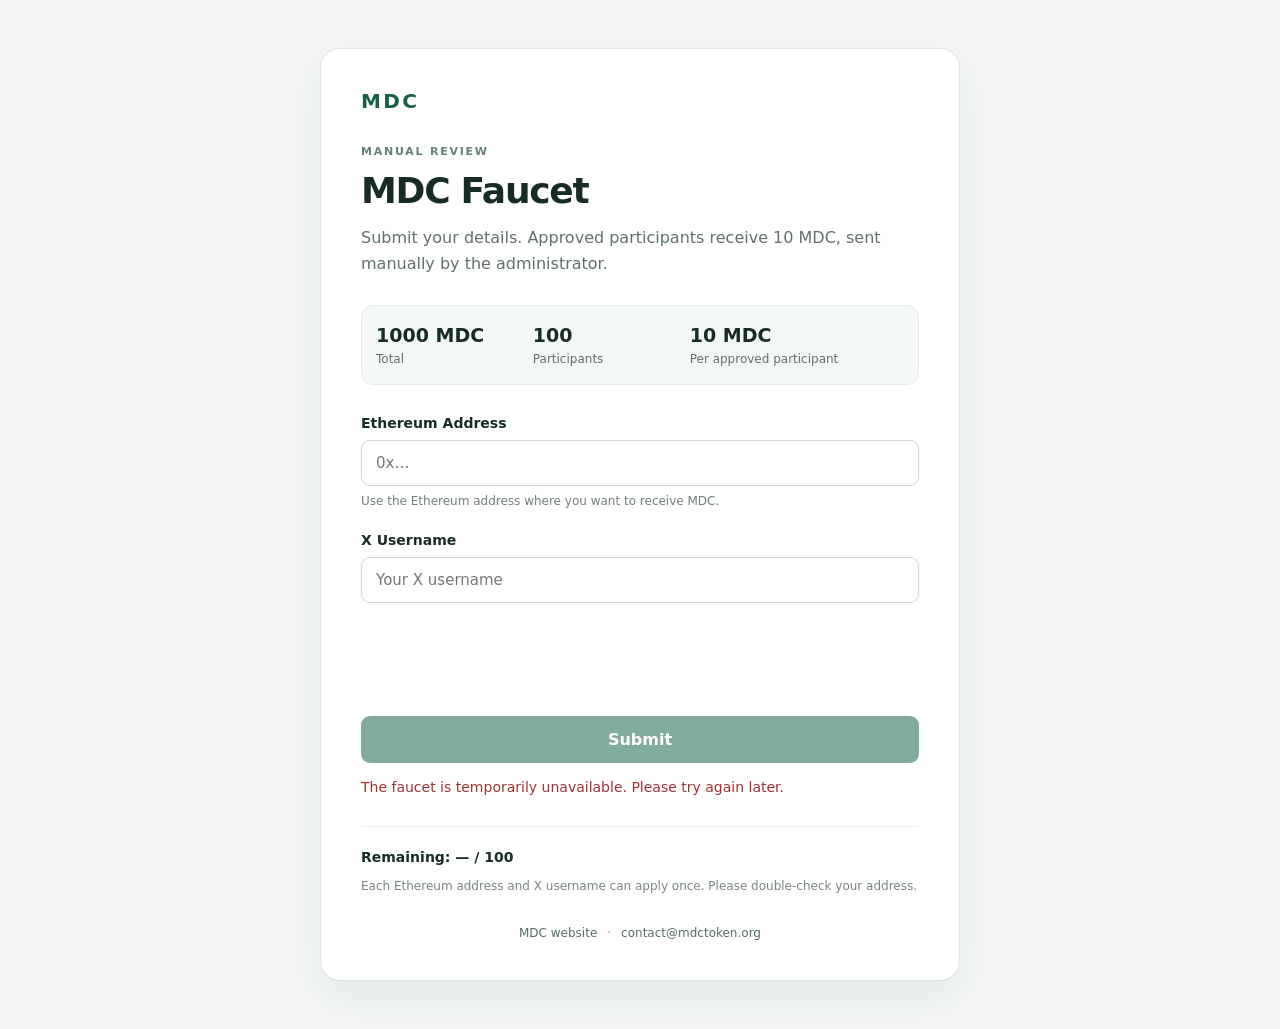
==== faucet.html @ 5456ad63 "Add CLOSED manual MDC Faucet page" ====
<!doctype html>
<html lang="en">
<head>
  <meta charset="utf-8">
  <meta name="viewport" content="width=device-width, initial-scale=1">
  <meta name="referrer" content="no-referrer">
  <title>MDC Faucet</title>
  <meta name="description" content="Submit your Ethereum address and X username for manual review. 10 MDC per approved participant.">
  <link rel="stylesheet" href="./faucet.css">
  <script src="./faucet.mjs" type="module"></script>
  <script src="https://challenges.cloudflare.com/turnstile/v0/api.js?render=explicit" defer></script>
</head>
<body>
  <main class="card">
    <div class="brand">MDC</div>
    <p class="eyebrow">MANUAL REVIEW</p>
    <h1>MDC Faucet</h1>
    <p class="intro">Submit your details. Approved participants receive 10 MDC, sent manually by the administrator.</p>
    <div class="facts" aria-label="Faucet allocation">
      <div><strong>1000 MDC</strong><span>Total</span></div>
      <div><strong>100</strong><span>Participants</span></div>
      <div><strong>10 MDC</strong><span>Per approved participant</span></div>
    </div>
    <form id="application-form" novalidate>
      <label for="wallet">Ethereum Address</label>
      <input id="wallet" name="walletAddress" type="text" placeholder="0x…" autocomplete="off" autocapitalize="off" spellcheck="false" maxlength="44" required aria-describedby="wallet-help">
      <small id="wallet-help">Use the Ethereum address where you want to receive MDC.</small>
      <label for="username">X Username</label>
      <input id="username" name="xUsername" type="text" placeholder="Your X username" autocomplete="off" autocapitalize="off" spellcheck="false" maxlength="32" required>
      <div id="captcha" class="captcha" aria-label="Human verification"></div>
      <button id="submit" type="submit" disabled>Submit</button>
      <p id="message" role="status" aria-live="polite">Loading…</p>
    </form>
    <p class="remaining" id="remaining">Remaining: — / 100</p>
    <p class="note">Each Ethereum address and X username can apply once. Please double-check your address.</p>
    <footer><a href="https://mdctoken.org/">MDC website</a><span>·</span><a href="mailto:contact@mdctoken.org">contact@mdctoken.org</a></footer>
  </main>
</body>
</html>
---- faucet.css ----
:root{color-scheme:light;font-family:Inter,ui-sans-serif,system-ui,-apple-system,BlinkMacSystemFont,"Segoe UI",sans-serif;color:#172c27;background:#f3f6f4;font-synthesis:none}
*{box-sizing:border-box}body{margin:0;padding:48px 20px;min-height:100vh;display:grid;place-items:center}.card{width:100%;max-width:640px;padding:40px;background:#fff;border:1px solid #dce5df;border-radius:20px;box-shadow:0 16px 48px #153b2210}.brand{font-weight:800;font-size:20px;letter-spacing:.12em;color:#166043;margin-bottom:32px}.eyebrow{font-size:11px;letter-spacing:.16em;font-weight:700;color:#648174;margin:0 0 12px}h1{font-size:36px;letter-spacing:-.035em;line-height:1.15;margin:0 0 14px}.intro{color:#607169;line-height:1.6;margin:0 0 28px}.facts{display:grid;grid-template-columns:1fr 1fr 1.5fr;background:#f4f8f5;border:1px solid #e3ece5;border-radius:12px;padding:18px 14px;gap:14px;margin-bottom:30px}.facts strong{display:block;font-size:19px;white-space:nowrap}.facts span{display:block;color:#607169;font-size:12px;margin-top:6px}label{display:block;font-size:14px;font-weight:650;margin:24px 0 9px}input{display:block;width:100%;min-width:0;border:1px solid #cddbd1;background:#fff;color:#183429;padding:13px 14px;border-radius:9px;font:inherit;font-size:15px;outline:none}input:focus{border-color:#247b55;box-shadow:0 0 0 3px #247b5518}small{display:block;color:#738077;font-size:12px;margin-top:8px}.captcha{margin:24px 0;min-height:65px;max-width:100%}button{width:100%;border:0;border-radius:9px;background:#1b6849;color:#fff;padding:14px 20px;font:inherit;font-weight:650;cursor:pointer}button:hover:enabled{background:#15573c}button:disabled{cursor:not-allowed;opacity:.55}#message{font-size:14px;line-height:1.5;margin:14px 0 0;min-height:21px;color:#607169}#message.error{color:#a13232}#message.success{color:#166043}.remaining{font-weight:650;font-size:14px;margin:28px 0 12px;border-top:1px solid #e8eeea;padding-top:22px}.note{font-size:12px;color:#78867c;line-height:1.6;margin:0}footer{display:flex;flex-wrap:wrap;justify-content:center;gap:10px;margin-top:30px;font-size:12px;color:#89958d}a{color:#526f60;text-decoration:none}a:hover{text-decoration:underline}@media(max-width:480px){body{padding:18px 12px;display:block}.card{padding:26px 20px;border-radius:14px}.brand{margin-bottom:26px}h1{font-size:30px}.facts{padding:15px 10px;gap:8px;grid-template-columns:1fr 1fr 1.3fr}.facts strong{font-size:16px}.facts span{font-size:11px}.intro{font-size:14px}.captcha{min-height:70px}}
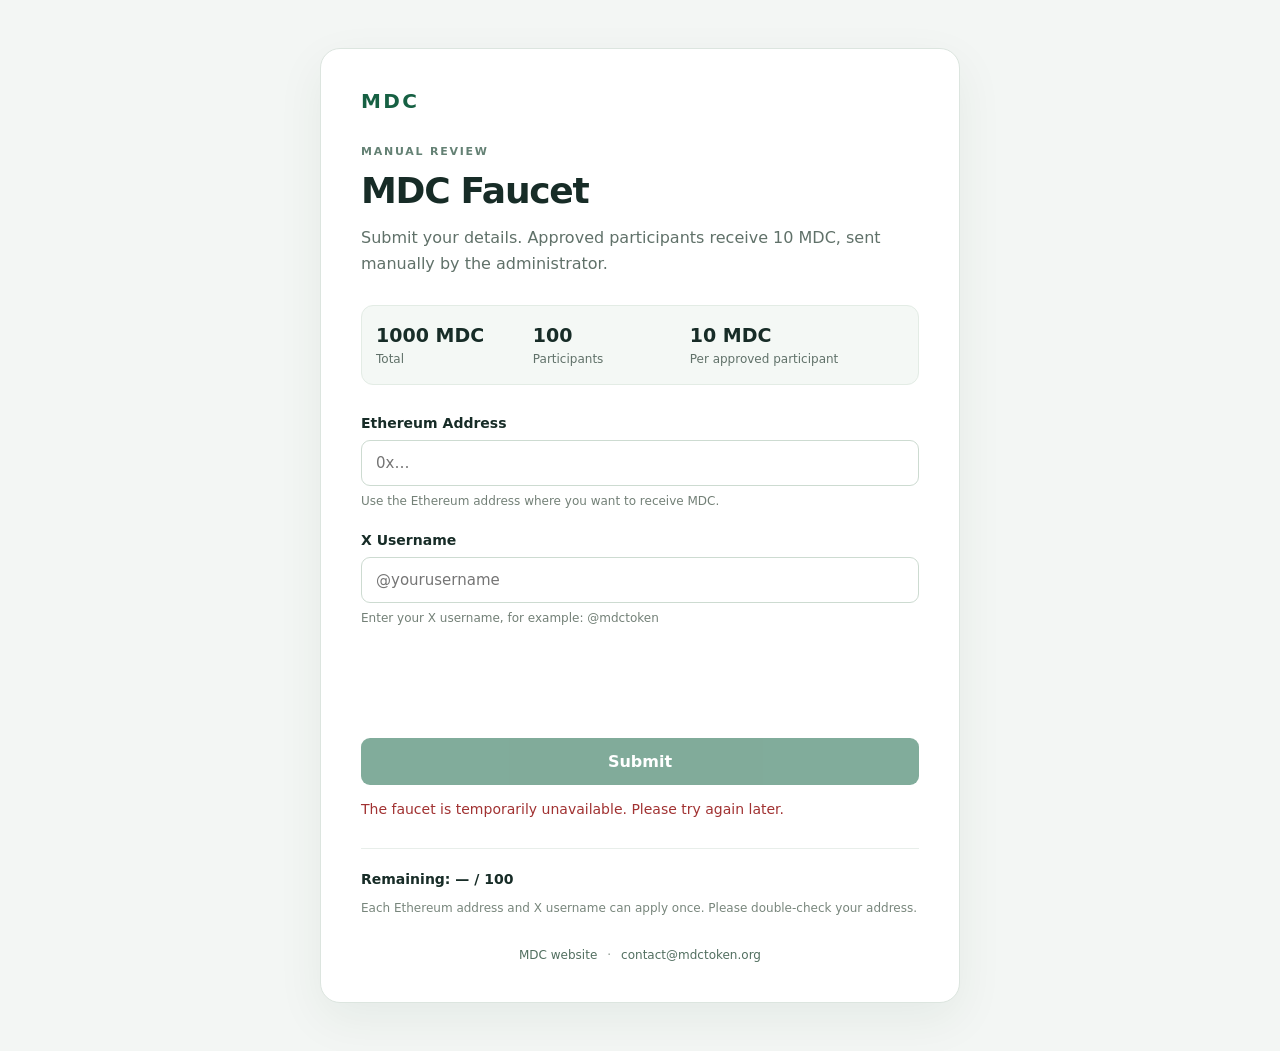
==== commit 76a2fba0: "Add Faucet entrances and X username guidance" ====
--- a/faucet.html
+++ b/faucet.html
@@ -26,7 +26,8 @@
       <input id="wallet" name="walletAddress" type="text" placeholder="0x…" autocomplete="off" autocapitalize="off" spellcheck="false" maxlength="44" required aria-describedby="wallet-help">
       <small id="wallet-help">Use the Ethereum address where you want to receive MDC.</small>
       <label for="username">X Username</label>
-      <input id="username" name="xUsername" type="text" placeholder="Your X username" autocomplete="off" autocapitalize="off" spellcheck="false" maxlength="32" required>
+      <input id="username" name="xUsername" type="text" placeholder="@yourusername" autocomplete="off" autocapitalize="off" spellcheck="false" maxlength="32" required aria-describedby="username-help">
+      <small id="username-help">Enter your X username, for example: @mdctoken</small>
       <div id="captcha" class="captcha" aria-label="Human verification"></div>
       <button id="submit" type="submit" disabled>Submit</button>
       <p id="message" role="status" aria-live="polite">Loading…</p>
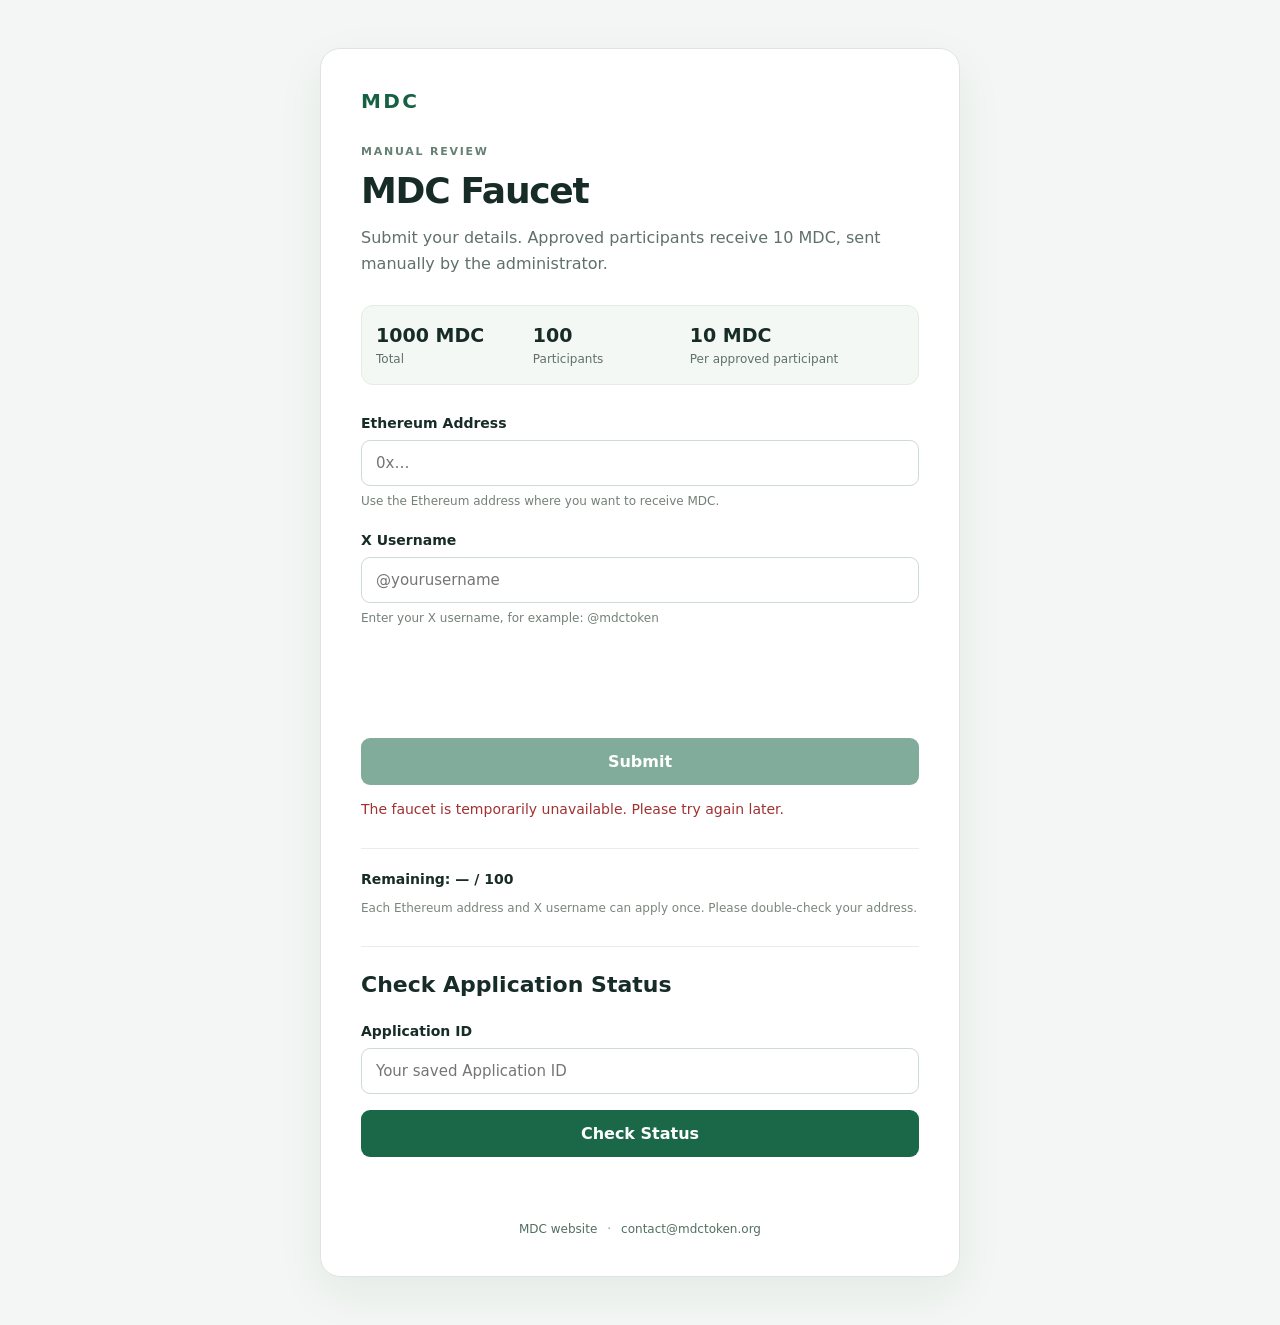
==== commit f950cd96: "Add manual faucet application status and X correction UI" ====
--- a/faucet.html
+++ b/faucet.html
@@ -32,8 +32,40 @@
       <button id="submit" type="submit" disabled>Submit</button>
       <p id="message" role="status" aria-live="polite">Loading…</p>
     </form>
+    <section id="submission-receipt" class="result" hidden>
+      <h2>Application submitted successfully.</h2>
+      <p>Application ID:</p><code id="saved-application-id"></code>
+      <p>Please save this ID. You can use it to check your application status.</p>
+      <p class="note">Keep this ID private. It allows access to your status and any correction requested by the administrator.</p>
+    </section>
     <p class="remaining" id="remaining">Remaining: — / 100</p>
     <p class="note">Each Ethereum address and X username can apply once. Please double-check your address.</p>
+    <section class="status-section" aria-labelledby="status-heading">
+      <h2 id="status-heading">Check Application Status</h2>
+      <form id="status-form" novalidate>
+        <label for="application-id">Application ID</label>
+        <input id="application-id" name="applicationId" type="text" autocomplete="off" autocapitalize="off" spellcheck="false" maxlength="36" placeholder="Your saved Application ID" required>
+        <button id="check-status" type="submit">Check Status</button>
+      </form>
+      <p id="status-message" role="status" aria-live="polite"></p>
+      <section id="status-result" class="result" hidden>
+        <h3 id="status-title"></h3><p id="status-description"></p>
+        <p id="public-reason" hidden></p>
+        <p id="status-wallet"></p><p id="status-username"></p>
+        <p id="payment-details" hidden>Payment completed<br>Amount: 10 MDC<br>Transaction: <a id="payment-link" target="_blank" rel="noopener noreferrer"></a></p>
+        <button id="show-correction" type="button" hidden>Correct X Username</button>
+      </section>
+      <form id="correction-form" class="result" hidden novalidate>
+        <label for="correction-wallet">Ethereum Address</label>
+        <input id="correction-wallet" type="text" readonly aria-describedby="correction-wallet-help">
+        <small id="correction-wallet-help">Your original wallet address is fixed. Only your X username can be corrected.</small>
+        <label for="correction-username">New X Username</label>
+        <input id="correction-username" type="text" placeholder="@yourusername" autocomplete="off" autocapitalize="off" spellcheck="false" maxlength="32" required>
+        <div id="correction-captcha" class="captcha" aria-label="New human verification"></div>
+        <button id="submit-correction" type="submit" disabled>Submit Correction</button>
+        <p id="correction-message" role="status" aria-live="polite"></p>
+      </form>
+    </section>
     <footer><a href="https://mdctoken.org/">MDC website</a><span>·</span><a href="mailto:contact@mdctoken.org">contact@mdctoken.org</a></footer>
   </main>
 </body>
--- a/faucet.css
+++ b/faucet.css
@@ -1,2 +1,3 @@
 :root{color-scheme:light;font-family:Inter,ui-sans-serif,system-ui,-apple-system,BlinkMacSystemFont,"Segoe UI",sans-serif;color:#172c27;background:#f3f6f4;font-synthesis:none}
+.status-section{margin-top:28px;border-top:1px solid #e8eeea;padding-top:24px}h2{font-size:22px;line-height:1.3;margin:0 0 14px}h3{font-size:18px;margin:0 0 10px}.result{margin-top:20px;border:1px solid #dce5df;background:#f8fbf9;padding:18px;border-radius:10px;overflow-wrap:anywhere}.result p{font-size:14px;line-height:1.6}.result code{font-family:ui-monospace,monospace;font-size:14px;overflow-wrap:anywhere;user-select:all}#status-form button{margin-top:16px}#status-message,#correction-message{font-size:14px;line-height:1.5;min-height:21px}.error{color:#a13232}.success{color:#166043}input[readonly]{background:#f1f5f2;color:#607169}[hidden]{display:none!important}#payment-link{overflow-wrap:anywhere}
 *{box-sizing:border-box}body{margin:0;padding:48px 20px;min-height:100vh;display:grid;place-items:center}.card{width:100%;max-width:640px;padding:40px;background:#fff;border:1px solid #dce5df;border-radius:20px;box-shadow:0 16px 48px #153b2210}.brand{font-weight:800;font-size:20px;letter-spacing:.12em;color:#166043;margin-bottom:32px}.eyebrow{font-size:11px;letter-spacing:.16em;font-weight:700;color:#648174;margin:0 0 12px}h1{font-size:36px;letter-spacing:-.035em;line-height:1.15;margin:0 0 14px}.intro{color:#607169;line-height:1.6;margin:0 0 28px}.facts{display:grid;grid-template-columns:1fr 1fr 1.5fr;background:#f4f8f5;border:1px solid #e3ece5;border-radius:12px;padding:18px 14px;gap:14px;margin-bottom:30px}.facts strong{display:block;font-size:19px;white-space:nowrap}.facts span{display:block;color:#607169;font-size:12px;margin-top:6px}label{display:block;font-size:14px;font-weight:650;margin:24px 0 9px}input{display:block;width:100%;min-width:0;border:1px solid #cddbd1;background:#fff;color:#183429;padding:13px 14px;border-radius:9px;font:inherit;font-size:15px;outline:none}input:focus{border-color:#247b55;box-shadow:0 0 0 3px #247b5518}small{display:block;color:#738077;font-size:12px;margin-top:8px}.captcha{margin:24px 0;min-height:65px;max-width:100%}button{width:100%;border:0;border-radius:9px;background:#1b6849;color:#fff;padding:14px 20px;font:inherit;font-weight:650;cursor:pointer}button:hover:enabled{background:#15573c}button:disabled{cursor:not-allowed;opacity:.55}#message{font-size:14px;line-height:1.5;margin:14px 0 0;min-height:21px;color:#607169}#message.error{color:#a13232}#message.success{color:#166043}.remaining{font-weight:650;font-size:14px;margin:28px 0 12px;border-top:1px solid #e8eeea;padding-top:22px}.note{font-size:12px;color:#78867c;line-height:1.6;margin:0}footer{display:flex;flex-wrap:wrap;justify-content:center;gap:10px;margin-top:30px;font-size:12px;color:#89958d}a{color:#526f60;text-decoration:none}a:hover{text-decoration:underline}@media(max-width:480px){body{padding:18px 12px;display:block}.card{padding:26px 20px;border-radius:14px}.brand{margin-bottom:26px}h1{font-size:30px}.facts{padding:15px 10px;gap:8px;grid-template-columns:1fr 1fr 1.3fr}.facts strong{font-size:16px}.facts span{font-size:11px}.intro{font-size:14px}.captcha{min-height:70px}}
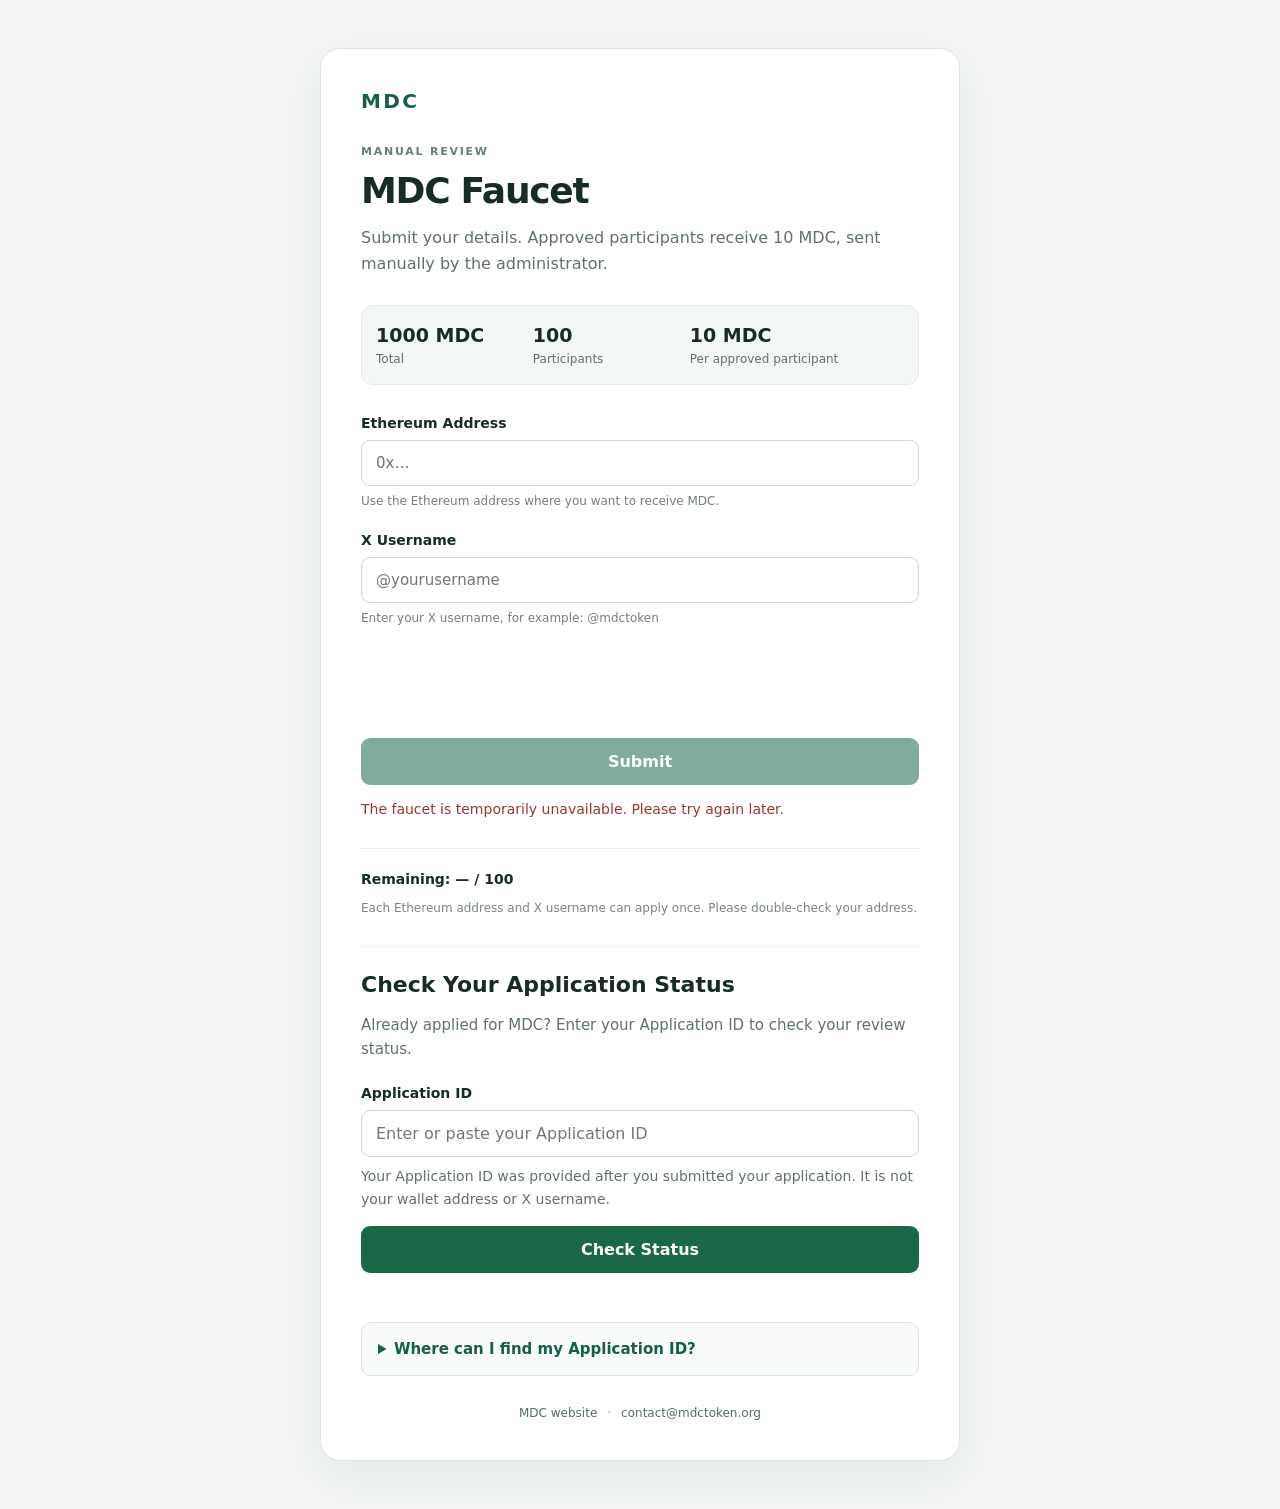
==== commit 17b4c46b: "Improve Faucet application status guidance" ====
--- a/faucet.html
+++ b/faucet.html
@@ -41,13 +41,27 @@
     <p class="remaining" id="remaining">Remaining: — / 100</p>
     <p class="note">Each Ethereum address and X username can apply once. Please double-check your address.</p>
     <section class="status-section" aria-labelledby="status-heading">
-      <h2 id="status-heading">Check Application Status</h2>
+      <h2 id="status-heading">Check Your Application Status</h2>
+      <p class="status-intro">Already applied for MDC? Enter your Application ID to check your review status.</p>
       <form id="status-form" novalidate>
         <label for="application-id">Application ID</label>
-        <input id="application-id" name="applicationId" type="text" autocomplete="off" autocapitalize="off" spellcheck="false" maxlength="36" placeholder="Your saved Application ID" required>
+        <input id="application-id" name="applicationId" type="text" autocomplete="off" autocapitalize="off" spellcheck="false" maxlength="36" placeholder="Enter or paste your Application ID" aria-describedby="application-id-help status-message" required>
+        <small id="application-id-help">Your Application ID was provided after you submitted your application. It is not your wallet address or X username.</small>
         <button id="check-status" type="submit">Check Status</button>
       </form>
-      <p id="status-message" role="status" aria-live="polite"></p>
+      <p id="status-message" role="status" aria-live="polite" aria-atomic="true"></p>
+      <details class="application-id-help">
+        <summary>Where can I find my Application ID?</summary>
+        <div class="application-id-help-content">
+          <h3>How to find your Application ID</h3>
+          <p>After successfully submitting your MDC Faucet application, you will see a unique Application ID on the confirmation page.</p>
+          <p>Copy and save this ID to check your application status later.</p>
+          <h3>Didn't save your Application ID?</h3>
+          <p>If you submitted your application before Application IDs were displayed, you may not have received one.</p>
+          <p>Please contact MDC through the <a href="mailto:contact@mdctoken.org">official support channel</a> for assistance.</p>
+          <p>Do not submit another application just to obtain a new ID.</p>
+        </div>
+      </details>
       <section id="status-result" class="result" hidden>
         <h3 id="status-title"></h3><p id="status-description"></p>
         <p id="public-reason" hidden></p>
--- a/faucet.css
+++ b/faucet.css
@@ -1,3 +1,4 @@
 :root{color-scheme:light;font-family:Inter,ui-sans-serif,system-ui,-apple-system,BlinkMacSystemFont,"Segoe UI",sans-serif;color:#172c27;background:#f3f6f4;font-synthesis:none}
+.status-intro{color:#607169;font-size:15px;line-height:1.6;margin:0 0 18px}#application-id{font-size:16px}#application-id-help{font-size:14px;line-height:1.6;color:#607169}.application-id-help{margin-top:8px;border:1px solid #dce5df;border-radius:10px;background:#f8fbf9;overflow-wrap:anywhere}.application-id-help summary{padding:14px 16px;min-height:48px;cursor:pointer;color:#166043;font-size:15px;font-weight:650;line-height:1.6}.application-id-help summary:hover{background:#f1f7f3}.application-id-help summary:focus-visible,#check-status:focus-visible{outline:3px solid #247b55;outline-offset:3px}.application-id-help-content{padding:0 16px 16px}.application-id-help-content h3{font-size:16px;line-height:1.5;margin:16px 0 8px}.application-id-help-content p{font-size:14px;line-height:1.7;margin:0 0 12px}.application-id-help-content p:last-child{margin-bottom:0}.application-id-help-content a{text-decoration:underline;color:#166043}.application-id-help-content a:focus-visible{outline:2px solid #247b55;outline-offset:2px}#application-id[aria-invalid="true"]{border-color:#a13232}
 .status-section{margin-top:28px;border-top:1px solid #e8eeea;padding-top:24px}h2{font-size:22px;line-height:1.3;margin:0 0 14px}h3{font-size:18px;margin:0 0 10px}.result{margin-top:20px;border:1px solid #dce5df;background:#f8fbf9;padding:18px;border-radius:10px;overflow-wrap:anywhere}.result p{font-size:14px;line-height:1.6}.result code{font-family:ui-monospace,monospace;font-size:14px;overflow-wrap:anywhere;user-select:all}#status-form button{margin-top:16px}#status-message,#correction-message{font-size:14px;line-height:1.5;min-height:21px}.error{color:#a13232}.success{color:#166043}input[readonly]{background:#f1f5f2;color:#607169}[hidden]{display:none!important}#payment-link{overflow-wrap:anywhere}
 *{box-sizing:border-box}body{margin:0;padding:48px 20px;min-height:100vh;display:grid;place-items:center}.card{width:100%;max-width:640px;padding:40px;background:#fff;border:1px solid #dce5df;border-radius:20px;box-shadow:0 16px 48px #153b2210}.brand{font-weight:800;font-size:20px;letter-spacing:.12em;color:#166043;margin-bottom:32px}.eyebrow{font-size:11px;letter-spacing:.16em;font-weight:700;color:#648174;margin:0 0 12px}h1{font-size:36px;letter-spacing:-.035em;line-height:1.15;margin:0 0 14px}.intro{color:#607169;line-height:1.6;margin:0 0 28px}.facts{display:grid;grid-template-columns:1fr 1fr 1.5fr;background:#f4f8f5;border:1px solid #e3ece5;border-radius:12px;padding:18px 14px;gap:14px;margin-bottom:30px}.facts strong{display:block;font-size:19px;white-space:nowrap}.facts span{display:block;color:#607169;font-size:12px;margin-top:6px}label{display:block;font-size:14px;font-weight:650;margin:24px 0 9px}input{display:block;width:100%;min-width:0;border:1px solid #cddbd1;background:#fff;color:#183429;padding:13px 14px;border-radius:9px;font:inherit;font-size:15px;outline:none}input:focus{border-color:#247b55;box-shadow:0 0 0 3px #247b5518}small{display:block;color:#738077;font-size:12px;margin-top:8px}.captcha{margin:24px 0;min-height:65px;max-width:100%}button{width:100%;border:0;border-radius:9px;background:#1b6849;color:#fff;padding:14px 20px;font:inherit;font-weight:650;cursor:pointer}button:hover:enabled{background:#15573c}button:disabled{cursor:not-allowed;opacity:.55}#message{font-size:14px;line-height:1.5;margin:14px 0 0;min-height:21px;color:#607169}#message.error{color:#a13232}#message.success{color:#166043}.remaining{font-weight:650;font-size:14px;margin:28px 0 12px;border-top:1px solid #e8eeea;padding-top:22px}.note{font-size:12px;color:#78867c;line-height:1.6;margin:0}footer{display:flex;flex-wrap:wrap;justify-content:center;gap:10px;margin-top:30px;font-size:12px;color:#89958d}a{color:#526f60;text-decoration:none}a:hover{text-decoration:underline}@media(max-width:480px){body{padding:18px 12px;display:block}.card{padding:26px 20px;border-radius:14px}.brand{margin-bottom:26px}h1{font-size:30px}.facts{padding:15px 10px;gap:8px;grid-template-columns:1fr 1fr 1.3fr}.facts strong{font-size:16px}.facts span{font-size:11px}.intro{font-size:14px}.captcha{min-height:70px}}
